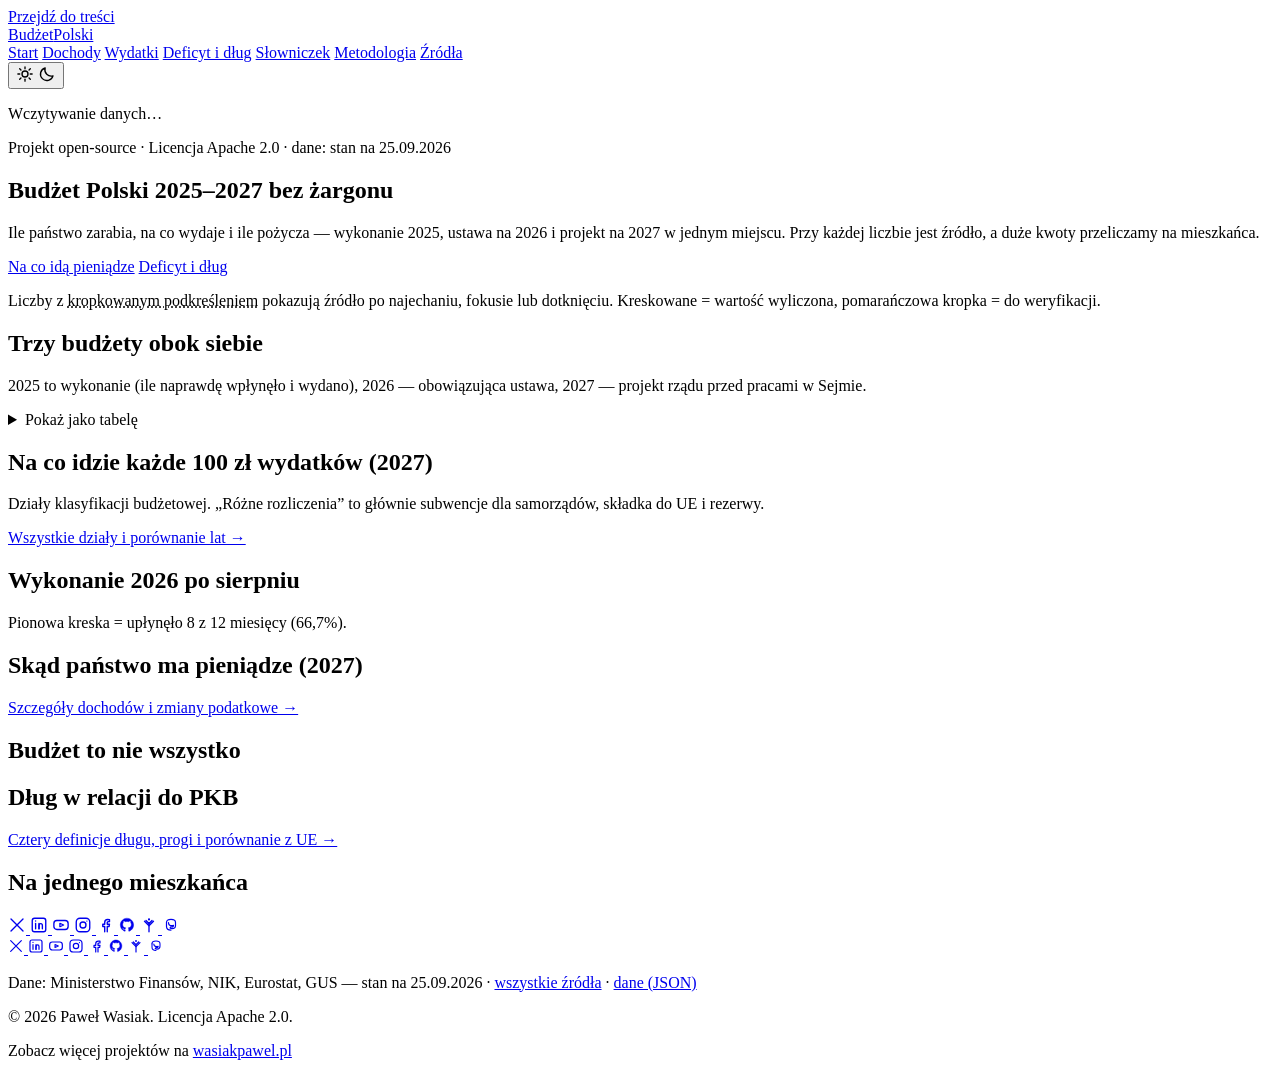
==== index.html @ f270648f "Add files via upload" ====
<!DOCTYPE html>
<html lang="pl" data-theme="auto">
<head>
  <meta charset="UTF-8">
  <meta name="viewport" content="width=device-width, initial-scale=1.0">
  <title>Start — Budżet Polski 2025–2027</title>
  <meta name="description" content="Budżet Polski 2025–2027: dochody, wydatki, deficyt i dług z źródłem przy każdej liczbie i przeliczeniem na mieszkańca.">
  <meta name="color-scheme" content="light dark">

  <!-- ============================================================
       CZCIONKI
       Red Hat Display — nagłówki / elementy display
       Inter — tekst podstawowy
       JetBrains Mono — etykiety, dane, elementy techniczne
  ============================================================= -->
  <link rel="preconnect" href="https://fonts.googleapis.com">
  <link rel="preconnect" href="https://fonts.gstatic.com" crossorigin>
  <link href="https://fonts.googleapis.com/css2?family=Red+Hat+Display:wght@500;600;700;800&family=Inter:wght@400;500;600;700&family=JetBrains+Mono:wght@400;500&display=swap" rel="stylesheet">

  <link rel="icon" href="data:,">
  <link rel="stylesheet" href="assets/style.css">
  <script src="assets/app.js" defer></script>
</head>
<body data-page="start">

  <a class="skip-link" href="#tresc">Przejdź do treści</a>

  <!-- ============================================================
       SPRITE SVG — ikony społecznościowe + ikony UI
       Wszystkie ikony rysowane jako linie (stroke="currentColor",
       fill="none"), żeby dziedziczyły kolor z CSS (motyw jasny/ciemny,
       hover itd.). Dodając nową ikonę: viewBox 0 0 24 24, stroke-width 1.8.
  ============================================================= -->
  <svg aria-hidden="true" style="position:absolute; width:0; height:0; overflow:hidden;">
    <defs>

      <!-- X (Twitter) -->
      <symbol id="icon-x" viewBox="0 0 24 24">
        <path d="M4 4l16 16M20 4L4 20" stroke="currentColor" stroke-width="1.8" stroke-linecap="round" fill="none"/>
      </symbol>

      <!-- LinkedIn -->
      <symbol id="icon-linkedin" viewBox="0 0 24 24">
        <rect x="3" y="3" width="18" height="18" rx="3" stroke="currentColor" stroke-width="1.8" fill="none"/>
        <line x1="7.5" y1="10" x2="7.5" y2="17" stroke="currentColor" stroke-width="1.8" stroke-linecap="round"/>
        <circle cx="7.5" cy="6.7" r="0.9" fill="currentColor" stroke="none"/>
        <path d="M12 17v-4.2c0-1.6 1-2.6 2.4-2.6 1.3 0 2.1 1 2.1 2.6V17" stroke="currentColor" stroke-width="1.8" stroke-linecap="round" fill="none"/>
        <line x1="12" y1="10" x2="12" y2="17" stroke="currentColor" stroke-width="1.8" stroke-linecap="round"/>
      </symbol>

      <!-- YouTube -->
      <symbol id="icon-youtube" viewBox="0 0 24 24">
        <rect x="2.5" y="6" width="19" height="12" rx="4" stroke="currentColor" stroke-width="1.8" fill="none"/>
        <path d="M10.5 9.7l5 2.3-5 2.3z" stroke="currentColor" stroke-width="1.6" stroke-linejoin="round" fill="none"/>
      </symbol>

      <!-- Instagram -->
      <symbol id="icon-instagram" viewBox="0 0 24 24">
        <rect x="3" y="3" width="18" height="18" rx="5" stroke="currentColor" stroke-width="1.8" fill="none"/>
        <circle cx="12" cy="12" r="4" stroke="currentColor" stroke-width="1.8" fill="none"/>
        <circle cx="17.2" cy="6.8" r="0.9" fill="currentColor" stroke="none"/>
      </symbol>

      <!-- Facebook -->
      <symbol id="icon-facebook" viewBox="0 0 24 24">
        <path d="M15 21v-7h2.5l0.5-3H15V9c0-0.9 0.3-1.5 1.6-1.5H18V4.8C17.6 4.7 16.6 4.6 15.5 4.6c-2.3 0-3.9 1.4-3.9 4V11H9v3h2.6v7"
              stroke="currentColor" stroke-width="1.8" stroke-linejoin="round" stroke-linecap="round" fill="none"/>
      </symbol>

      <!-- GitHub -->
      <symbol id="icon-github" viewBox="0 0 24 24">
        <path d="M12 3c-4.9 0-8.9 4-8.9 9 0 3.9 2.5 7.2 6 8.4 0.3 0.1 0.5-0.1 0.5-0.4v-1.6c-2.5 0.5-3-1.1-3-1.1-0.4-1-1-1.3-1-1.3-0.8-0.5 0.1-0.5 0.1-0.5 0.9 0.1 1.4 0.9 1.4 0.9 0.8 1.4 2.1 1 2.6 0.7 0.1-0.6 0.3-1 0.6-1.3-2-0.2-4.1-1-4.1-4.4 0-1 0.3-1.8 0.9-2.4-0.1-0.2-0.4-1.1 0.1-2.4 0 0 0.8-0.2 2.5 0.9 0.7-0.2 1.5-0.3 2.3-0.3 0.8 0 1.6 0.1 2.3 0.3 1.7-1.1 2.5-0.9 2.5-0.9 0.5 1.3 0.2 2.2 0.1 2.4 0.6 0.6 0.9 1.4 0.9 2.4 0 3.4-2.1 4.2-4.1 4.4 0.3 0.3 0.6 0.9 0.6 1.7v2.5c0 0.3 0.2 0.5 0.5 0.4 3.5-1.2 6-4.5 6-8.4 0-5-4-9-8.9-9z"
              stroke="currentColor" stroke-width="0.6" stroke-linejoin="round" fill="currentColor"/>
      </symbol>

      <!-- Linktree (uproszczony motyw "drzewa/gałęzi") -->
      <symbol id="icon-linktree" viewBox="0 0 24 24">
        <line x1="12" y1="21" x2="12" y2="10" stroke="currentColor" stroke-width="1.8" stroke-linecap="round"/>
        <path d="M12 13L6 7M12 13l6-6M12 10L8 6M12 10l4-4" stroke="currentColor" stroke-width="1.8" stroke-linecap="round" fill="none"/>
        <circle cx="12" cy="4.5" r="1.4" fill="currentColor" stroke="none"/>
      </symbol>

      <!-- Mastodon -->
      <symbol id="icon-mastodon" viewBox="0 0 24 24">
        <path d="M6 8.5c0-2.5 1.8-4 6-4s6 1.5 6 4v4c0 2.7-2 4.3-4.6 4.3-1 0-1.9-0.3-2.6-0.9l1-1.6c0.4 0.3 0.9 0.5 1.5 0.5 1.2 0 2-0.7 2-1.9v-0.6c-0.6 0.4-1.4 0.6-2.3 0.6-2.6 0-4.3-1.5-4.3-3.9 0 0 0 0 0-0.1"
              stroke="currentColor" stroke-width="1.6" stroke-linejoin="round" stroke-linecap="round" fill="none"/>
        <path d="M6 8.5v5.5c0 2.7 1.9 4.8 6 4.8" stroke="currentColor" stroke-width="1.6" stroke-linecap="round" fill="none"/>
      </symbol>

      <!-- Ikony UI (motyw) -->
      <symbol id="icon-sun" viewBox="0 0 24 24">
        <circle cx="12" cy="12" r="4" stroke="currentColor" stroke-width="1.8" fill="none"/>
        <g stroke="currentColor" stroke-width="1.8" stroke-linecap="round">
          <line x1="12" y1="2.5" x2="12" y2="5"/>
          <line x1="12" y1="19" x2="12" y2="21.5"/>
          <line x1="2.5" y1="12" x2="5" y2="12"/>
          <line x1="19" y1="12" x2="21.5" y2="12"/>
          <line x1="4.9" y1="4.9" x2="6.6" y2="6.6"/>
          <line x1="17.4" y1="17.4" x2="19.1" y2="19.1"/>
          <line x1="4.9" y1="19.1" x2="6.6" y2="17.4"/>
          <line x1="17.4" y1="6.6" x2="19.1" y2="4.9"/>
        </g>
      </symbol>

      <symbol id="icon-moon" viewBox="0 0 24 24">
        <path d="M20 14.5A8.5 8.5 0 019.5 4 8.5 8.5 0 1020 14.5z" stroke="currentColor" stroke-width="1.8" stroke-linejoin="round" fill="none"/>
      </symbol>

    </defs>
  </svg>

  <!-- ============================================================
       NAGŁÓWEK / NAWIGACJA
       Ta sama nawigacja na każdej podstronie; aktywna ma aria-current.
  ============================================================= -->
  <header class="site-header">
    <div class="container site-header__inner">
      <a href="index.html" class="logo">Budżet<span class="logo__accent">Polski</span></a>

      <nav class="main-nav" aria-label="Nawigacja główna">
        <a href="index.html" aria-current="page">Start</a>
        <a href="dochody.html">Dochody</a>
        <a href="wydatki.html">Wydatki</a>
        <a href="dlug.html">Deficyt i dług</a>
        <a href="slowniczek.html">Słowniczek</a>
        <a href="metodologia.html">Metodologia</a>
        <a href="zrodla.html">Źródła</a>
      </nav>

      <button type="button" class="theme-toggle" id="themeToggle" aria-label="Przełącz tryb jasny/ciemny">
        <svg class="icon icon--sun" width="18" height="18" aria-hidden="true"><use href="#icon-sun"></use></svg>
        <svg class="icon icon--moon" width="18" height="18" aria-hidden="true"><use href="#icon-moon"></use></svg>
      </button>
    </div>
  </header>

  <main id="tresc">
    <p class="container data-status" id="data-status" role="status">Wczytywanie danych…</p>

    <!-- HERO -->
    <section class="hero container">
      <p class="eyebrow">Projekt open-source · Licencja Apache 2.0 · dane: stan na 25.09.2026</p>
      <h1 class="hero__title">Budżet Polski 2025–2027 bez żargonu</h1>
      <p class="hero__lead">
        Ile państwo zarabia, na co wydaje i ile pożycza — wykonanie 2025, ustawa na 2026 i projekt na 2027
        w jednym miejscu. Przy każdej liczbie jest źródło, a duże kwoty przeliczamy na mieszkańca.
      </p>
      <div class="hero__actions">
        <a href="wydatki.html" class="btn btn--primary">Na co idą pieniądze</a>
        <a href="dlug.html" class="btn btn--ghost">Deficyt i dług</a>
      </div>
    </section>

    <!-- KAFELKI KPI: projekt 2027 vs ustawa 2026 -->
    <section class="container" aria-label="Najważniejsze liczby projektu budżetu 2027">
      <div class="kpi-grid" id="kpi"></div>
      <p class="small muted">Liczby z <span style="text-decoration:underline dotted">kropkowanym podkreśleniem</span> pokazują źródło po najechaniu, fokusie lub dotknięciu. Kreskowane = wartość wyliczona, pomarańczowa kropka = do weryfikacji.</p>
    </section>

    <!-- BENTO -->
    <section class="bento container">
      <div class="bento-grid">

        <article class="glass-card bento-item bento-item--full">
          <h2>Trzy budżety obok siebie</h2>
          <p class="muted">2025 to wykonanie (ile naprawdę wpłynęło i wydano), 2026 — obowiązująca ustawa, 2027 — projekt rządu przed pracami w Sejmie.</p>
          <div id="chart-years"></div>
          <details class="more"><summary>Pokaż jako tabelę</summary><div id="table-years"></div></details>
        </article>

        <article class="glass-card bento-item bento-item--wide">
          <h2>Na co idzie każde 100 zł wydatków (2027)</h2>
          <p class="muted small">Działy klasyfikacji budżetowej. „Różne rozliczenia” to głównie subwencje dla samorządów, składka do UE i rezerwy.</p>
          <div id="chart-where"></div>
          <p class="small"><a href="wydatki.html">Wszystkie działy i porównanie lat →</a></p>
        </article>

        <article class="glass-card bento-item">
          <h2>Wykonanie 2026 po sierpniu</h2>
          <p class="muted small">Pionowa kreska = upłynęło 8 z 12 miesięcy (66,7%).</p>
          <div class="progress" id="progress-2026"></div>
        </article>

        <article class="glass-card bento-item bento-item--wide">
          <h2>Skąd państwo ma pieniądze (2027)</h2>
          <div id="chart-income"></div>
          <p class="small"><a href="dochody.html">Szczegóły dochodów i zmiany podatkowe →</a></p>
        </article>

        <article class="glass-card bento-item">
          <h2>Budżet to nie wszystko</h2>
          <div id="outside"></div>
        </article>

        <article class="glass-card bento-item bento-item--wide">
          <h2>Dług w relacji do PKB</h2>
          <div id="chart-debt"></div>
          <p class="small muted" id="debt-note"></p>
          <p class="small"><a href="dlug.html">Cztery definicje długu, progi i porównanie z UE →</a></p>
        </article>

        <article class="glass-card bento-item">
          <h2>Na jednego mieszkańca</h2>
          <div id="per-person"></div>
        </article>

      </div>
    </section>

  </main>

  <!-- ============================================================
       SOCIAL FAB — stały, statyczny pasek linków autora
       Desktop (≥768px): pionowa kolumna, lewy dolny róg.
       Mobile (<768px): pozioma pigułka na dole ekranu.
       BEZ JS do rozwijania. Prawy dolny róg zarezerwowany dla CTA projektu.
  ============================================================= -->
  <nav class="social-fab" aria-label="Profile społecznościowe autora">
    <a href="https://x.com/panserhjertet" target="_blank" rel="noopener me" aria-label="X (Twitter)" class="social-fab__link">
      <svg class="icon" width="18" height="18" aria-hidden="true"><use href="#icon-x"></use></svg>
    </a>
    <a href="https://www.linkedin.com/in/pwasiak30/" target="_blank" rel="noopener me" aria-label="LinkedIn" class="social-fab__link">
      <svg class="icon" width="18" height="18" aria-hidden="true"><use href="#icon-linkedin"></use></svg>
    </a>
    <a href="https://www.youtube.com/@WasiakYT" target="_blank" rel="noopener me" aria-label="YouTube" class="social-fab__link">
      <svg class="icon" width="18" height="18" aria-hidden="true"><use href="#icon-youtube"></use></svg>
    </a>
    <a href="https://www.instagram.com/psychologia.wasiak/" target="_blank" rel="noopener me" aria-label="Instagram" class="social-fab__link">
      <svg class="icon" width="18" height="18" aria-hidden="true"><use href="#icon-instagram"></use></svg>
    </a>
    <a href="https://www.facebook.com/psychologia.wasiak" target="_blank" rel="noopener me" aria-label="Facebook" class="social-fab__link">
      <svg class="icon" width="18" height="18" aria-hidden="true"><use href="#icon-facebook"></use></svg>
    </a>
    <a href="https://github.com/pwasiak30" target="_blank" rel="noopener me" aria-label="GitHub" class="social-fab__link">
      <svg class="icon" width="18" height="18" aria-hidden="true"><use href="#icon-github"></use></svg>
    </a>
    <a href="https://linktree.wasiakpawel.pl/" target="_blank" rel="noopener me" aria-label="Linktree" class="social-fab__link social-fab__link--accent">
      <svg class="icon" width="18" height="18" aria-hidden="true"><use href="#icon-linktree"></use></svg>
    </a>
    <a href="https://mastodon.social/@s3in610" target="_blank" rel="noopener me" aria-label="Mastodon" class="social-fab__link">
      <svg class="icon" width="18" height="18" aria-hidden="true"><use href="#icon-mastodon"></use></svg>
    </a>
  </nav>

  <!-- ============================================================
       STOPKA — linki autora, licencja, portfolio, stan danych
  ============================================================= -->
  <footer class="site-footer">
    <div class="container site-footer__inner">

      <div class="social-links" aria-label="Profile społecznościowe autora">
        <a href="https://x.com/panserhjertet" target="_blank" rel="noopener me" aria-label="X (Twitter)">
          <svg class="icon" width="16" height="16" aria-hidden="true"><use href="#icon-x"></use></svg>
        </a>
        <a href="https://www.linkedin.com/in/pwasiak30/" target="_blank" rel="noopener me" aria-label="LinkedIn">
          <svg class="icon" width="16" height="16" aria-hidden="true"><use href="#icon-linkedin"></use></svg>
        </a>
        <a href="https://www.youtube.com/@WasiakYT" target="_blank" rel="noopener me" aria-label="YouTube">
          <svg class="icon" width="16" height="16" aria-hidden="true"><use href="#icon-youtube"></use></svg>
        </a>
        <a href="https://www.instagram.com/psychologia.wasiak/" target="_blank" rel="noopener me" aria-label="Instagram">
          <svg class="icon" width="16" height="16" aria-hidden="true"><use href="#icon-instagram"></use></svg>
        </a>
        <a href="https://www.facebook.com/psychologia.wasiak" target="_blank" rel="noopener me" aria-label="Facebook">
          <svg class="icon" width="16" height="16" aria-hidden="true"><use href="#icon-facebook"></use></svg>
        </a>
        <a href="https://github.com/pwasiak30" target="_blank" rel="noopener me" aria-label="GitHub">
          <svg class="icon" width="16" height="16" aria-hidden="true"><use href="#icon-github"></use></svg>
        </a>
        <a href="https://linktree.wasiakpawel.pl/" target="_blank" rel="noopener me" aria-label="Linktree" class="social-links__accent">
          <svg class="icon" width="16" height="16" aria-hidden="true"><use href="#icon-linktree"></use></svg>
        </a>
        <a href="https://mastodon.social/@s3in610" target="_blank" rel="noopener me" aria-label="Mastodon">
          <svg class="icon" width="16" height="16" aria-hidden="true"><use href="#icon-mastodon"></use></svg>
        </a>
      </div>

      <p class="site-footer__data">Dane: Ministerstwo Finansów, NIK, Eurostat, GUS — stan na 25.09.2026 · <a href="zrodla.html">wszystkie źródła</a> · <a href="data/budzet.json">dane (JSON)</a></p>
      <p class="site-footer__copyright">
        © <span id="currentYear">2026</span> Paweł Wasiak. Licencja Apache 2.0.
      </p>
      <p class="site-footer__portfolio">
        Zobacz więcej projektów na <a href="https://wasiakpawel.pl" target="_blank" rel="noopener">wasiakpawel.pl</a>
      </p>

    </div>
  </footer>

</body>
</html>
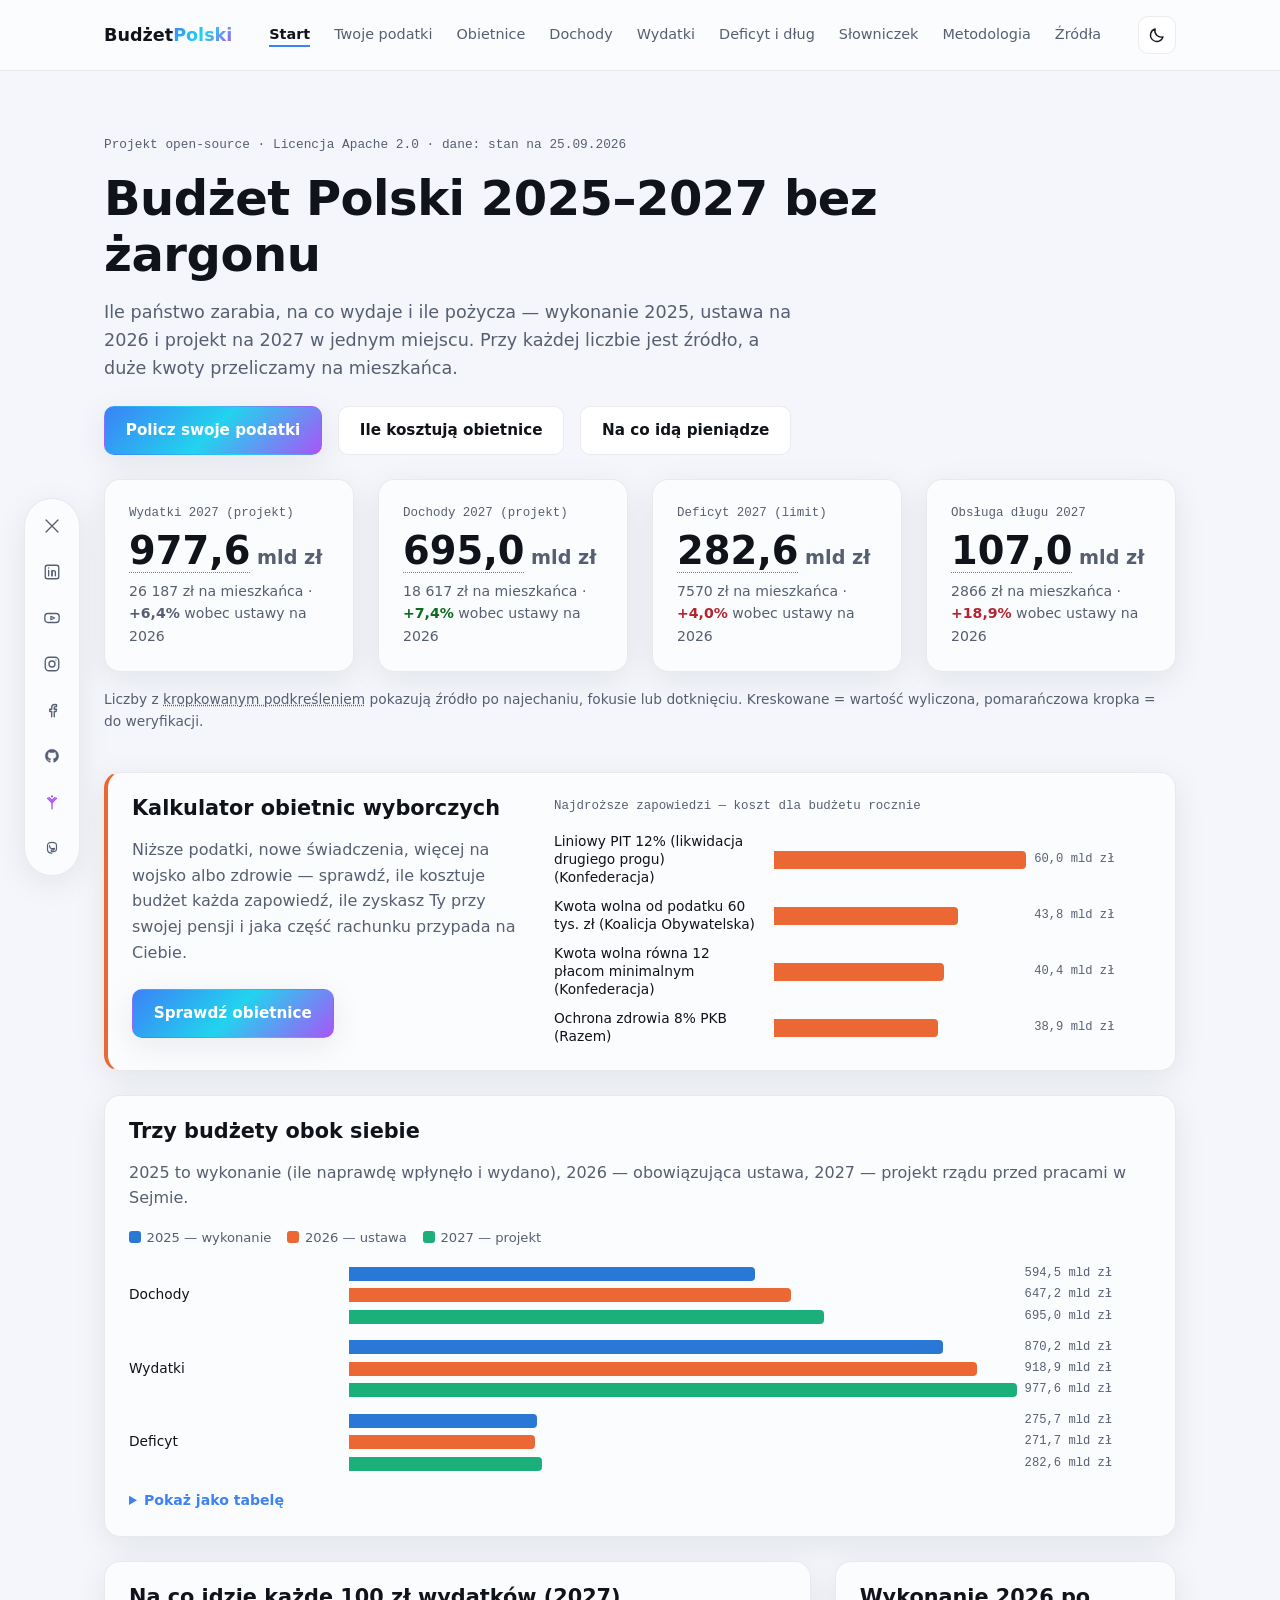
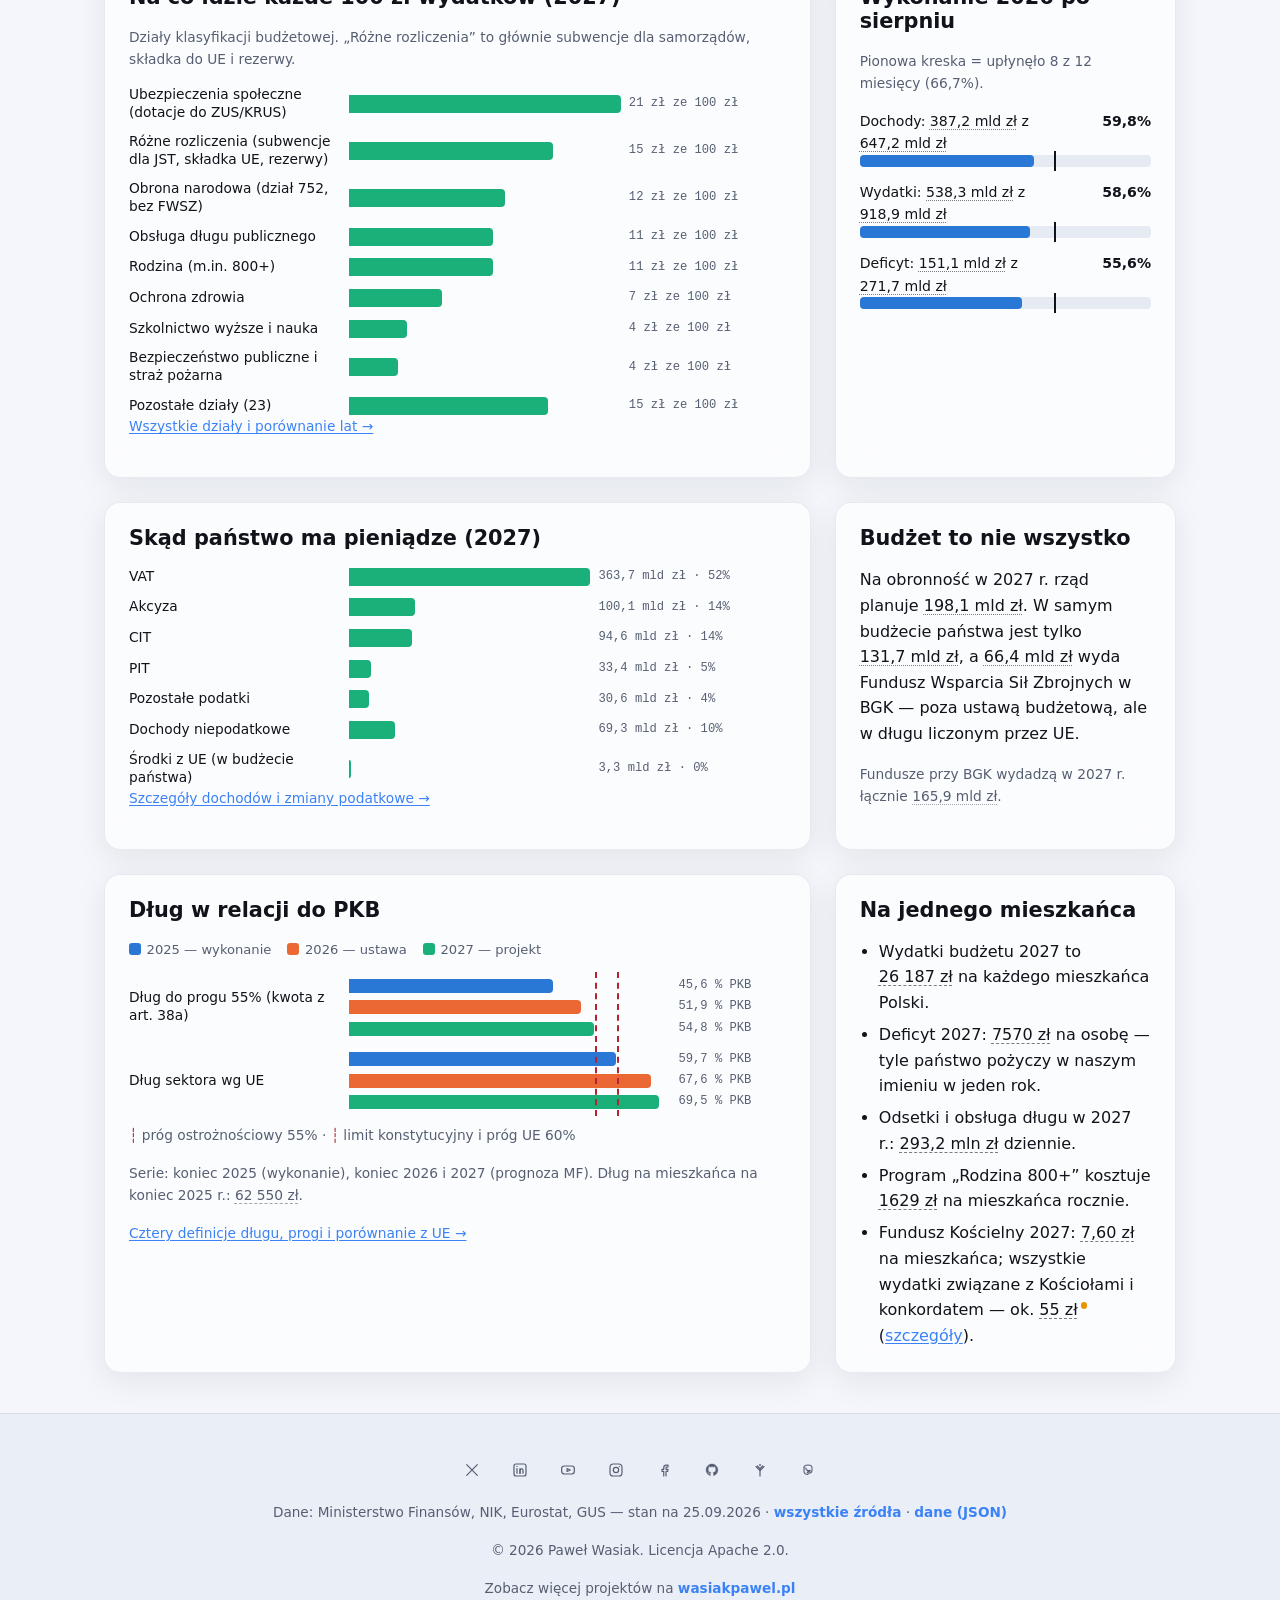
==== commit e8fdde72: "Kalkulator obietnic wyborczych + wydatki kościelne i konkordat" ====
--- a/index.html
+++ b/index.html
@@ -31,7 +31,7 @@
        fill="none"), żeby dziedziczyły kolor z CSS (motyw jasny/ciemny,
        hover itd.). Dodając nową ikonę: viewBox 0 0 24 24, stroke-width 1.8.
   ============================================================= -->
-  <svg aria-hidden="true" style="position:absolute; width:0; height:0; overflow:hidden;">
+  <svg aria-hidden="true" style="position:absolute; width:0; height:0; overflow:hidden;" xmlns:c2pa="http://c2pa.org/manifest"><metadata><c2pa:manifest>[base64]/[base64]/[base64]/XiQ+HeYsdmwPZSiY3VybHgpc2VsZiNqdW1iZj1jMnBhLmFzc2VydGlvbnMvYzJwYS5oYXNoLmRhdGFkaGFzaFggM/[base64]/[base64]/3cyjxFA3Qo5S46fX0/ihY0VZ7mfb9KF703t5OjWDBWMA4GA1UdDwEB/wQEAwIHgDAVBgNVHSUEDjAMBgorBgEEAYPoXgIBMAwGA1UdEwEB/wQCMAAwHwYDVR0jBBgwFoAUzlHiBIFOZFsj+OPEz5o+nMHXXMIwCgYIKoZIzj0EAwMDZwAwZAIwMXMdFJ4BetLLVY7ORuE9noqbbAZOZn/aArXyTwFAZfKrPzxF2vPoJNf1+UCdg1XGAjBwX1zd9WGqYkqmL5SFqw1QySjr1zJfpJM9+1rdDwSPLMOPOjKuiXjoU/[base64]/DW0ENF5bpX8kakxbRk8RFtbDLn4sLwmVwWHOXWcnIvBjBlsS+Z+psugRUkqak80+/tByIybMmhYq0w8=</c2pa:manifest></metadata>
     <defs>
 
       <!-- X (Twitter) -->
@@ -119,6 +119,8 @@
 
       <nav class="main-nav" aria-label="Nawigacja główna">
         <a href="index.html" aria-current="page">Start</a>
+        <a href="kalkulator.html">Twoje podatki</a>
+        <a href="obietnice.html">Obietnice</a>
         <a href="dochody.html">Dochody</a>
         <a href="wydatki.html">Wydatki</a>
         <a href="dlug.html">Deficyt i dług</a>
@@ -146,8 +148,9 @@
         w jednym miejscu. Przy każdej liczbie jest źródło, a duże kwoty przeliczamy na mieszkańca.
       </p>
       <div class="hero__actions">
-        <a href="wydatki.html" class="btn btn--primary">Na co idą pieniądze</a>
-        <a href="dlug.html" class="btn btn--ghost">Deficyt i dług</a>
+        <a href="kalkulator.html" class="btn btn--primary">Policz swoje podatki</a>
+        <a href="obietnice.html" class="btn btn--ghost">Ile kosztują obietnice</a>
+        <a href="wydatki.html" class="btn btn--ghost">Na co idą pieniądze</a>
       </div>
     </section>
 
@@ -160,6 +163,17 @@
     <!-- BENTO -->
     <section class="bento container">
       <div class="bento-grid">
+
+        <!-- Druga część serwisu: kalkulator obietnic wyborczych -->
+        <article class="glass-card bento-item bento-item--full promo-ob">
+          <div class="promo-ob__text">
+            <h2>Kalkulator obietnic wyborczych</h2>
+            <p class="muted">Niższe podatki, nowe świadczenia, więcej na wojsko albo zdrowie — sprawdź, ile kosztuje budżet każda zapowiedź,
+              ile zyskasz Ty przy swojej pensji i jaka część rachunku przypada na Ciebie.</p>
+            <a href="obietnice.html" class="btn btn--primary">Sprawdź obietnice</a>
+          </div>
+          <div class="promo-ob__list"><p class="kpi__label">Najdroższe zapowiedzi — koszt dla budżetu rocznie</p><div id="promo-ob"></div></div>
+        </article>
 
         <article class="glass-card bento-item bento-item--full">
           <h2>Trzy budżety obok siebie</h2>
--- a/assets/style.css
+++ b/assets/style.css
@@ -0,0 +1,1154 @@
+/* ============================================================
+   BUDŻET POLSKI — ARKUSZ STYLÓW
+   Bazuje na szablonie Forge UI („Fedora Project × Zorin OS”):
+   glassmorphism, gradient niebiesko-cyjanowo-fioletowy,
+   zaokrąglenia 16px, bento-grid, pełny dark/light mode.
+   Sekcje 1–9 = szablon bazowy (bez zmian filozofii),
+   sekcje 10+ = komponenty specyficzne dla projektu
+   (liczby ze źródłami, kafelki KPI, wykresy, tabele).
+   ============================================================= */
+
+/* ------------------------------------------------------------
+   1. ZMIENNE CSS (CUSTOM PROPERTIES)
+   Kolory serii wykresów (--series-*) pochodzą z palety
+   zweryfikowanej narzędziem daltonistycznym (CVD) dla tła
+   jasnego i ciemnego — nie zmieniaj ich „na oko”.
+------------------------------------------------------------- */
+:root {
+  /* Typografia */
+  --font-display: 'Red Hat Display', 'Inter', system-ui, sans-serif;
+  --font-body: 'Inter', system-ui, sans-serif;
+  --font-mono: 'JetBrains Mono', 'Courier New', monospace;
+
+  /* Geometria */
+  --radius: 16px;
+  --radius-sm: 10px;
+  --radius-pill: 999px;
+  --container-max: 1120px;
+  --space-1: 0.5rem;
+  --space-2: 1rem;
+  --space-3: 1.5rem;
+  --space-4: 2.5rem;
+  --space-5: 4rem;
+
+  /* Gradient akcentujący: niebieski → cyjan → fiolet */
+  --gradient-accent: linear-gradient(135deg, #3b82f6 0%, #22d3ee 50%, #a855f7 100%);
+  --color-accent-blue: #3b82f6;
+  --color-accent-cyan: #22d3ee;
+  --color-accent-purple: #a855f7;
+
+  /* Motyw JASNY (wartości domyślne) */
+  --color-bg: #f4f6fb;
+  --color-bg-secondary: #eaeef7;
+  --color-surface: rgba(255, 255, 255, 0.66);
+  --color-surface-solid: #ffffff;
+  --color-border: rgba(15, 23, 42, 0.08);
+  --color-text: #10131a;
+  --color-text-muted: #565f72;
+  --shadow-glass: 0 8px 32px rgba(15, 23, 42, 0.08);
+  --shadow-glass-hover: 0 12px 40px rgba(15, 23, 42, 0.12);
+  --blur-glass: blur(16px);
+
+  /* Wykresy — serie (lata) i elementy pomocnicze, motyw jasny */
+  --series-1: #2a78d6;   /* 2025 wykonanie / seria 1 */
+  --series-2: #eb6834;   /* 2026 ustawa / seria 2 */
+  --series-3: #1baf7a;   /* 2027 projekt / seria 3 */
+  --chart-track: #e6eaf2;       /* tło paska (tor) */
+  --chart-grid: #dfe3ec;        /* linie pomocnicze */
+  --chart-ref: #b4232f;         /* linie progów (np. 55% / 60% PKB) */
+  --color-good: #0b6b1f;        /* zmiana korzystna (tekst) */
+  --color-bad: #b4232f;         /* zmiana niekorzystna (tekst) */
+  --color-warn-bg: rgba(250, 178, 25, 0.16);
+  --color-warn-border: rgba(180, 120, 0, 0.45);
+
+  --transition-fast: 150ms ease;
+  --transition-base: 250ms ease;
+}
+
+/* Motyw CIEMNY — aktywowany automatycznie (prefers-color-scheme)
+   lub ręcznie przez [data-theme="dark"] ustawiane w app.js. */
+@media (prefers-color-scheme: dark) {
+  :root:not([data-theme="light"]) {
+    --color-bg: #0f1420;
+    --color-bg-secondary: #151b2b;
+    --color-surface: rgba(23, 29, 45, 0.55);
+    --color-surface-solid: #171d2d;
+    --color-border: rgba(255, 255, 255, 0.08);
+    --color-text: #e7ebf3;
+    --color-text-muted: #9aa3b8;
+    --shadow-glass: 0 8px 32px rgba(0, 0, 0, 0.45);
+    --shadow-glass-hover: 0 12px 40px rgba(0, 0, 0, 0.55);
+    --series-1: #3987e5;
+    --series-2: #d95926;
+    --series-3: #199e70;
+    --chart-track: #222a3d;
+    --chart-grid: #2a3247;
+    --chart-ref: #ff7b7b;
+    --color-good: #4ade80;
+    --color-bad: #ff8a8a;
+    --color-warn-bg: rgba(250, 178, 25, 0.12);
+    --color-warn-border: rgba(250, 178, 25, 0.45);
+  }
+}
+
+:root[data-theme="dark"] {
+  --color-bg: #0f1420;
+  --color-bg-secondary: #151b2b;
+  --color-surface: rgba(23, 29, 45, 0.55);
+  --color-surface-solid: #171d2d;
+  --color-border: rgba(255, 255, 255, 0.08);
+  --color-text: #e7ebf3;
+  --color-text-muted: #9aa3b8;
+  --shadow-glass: 0 8px 32px rgba(0, 0, 0, 0.45);
+  --shadow-glass-hover: 0 12px 40px rgba(0, 0, 0, 0.55);
+  --series-1: #3987e5;
+  --series-2: #d95926;
+  --series-3: #199e70;
+  --chart-track: #222a3d;
+  --chart-grid: #2a3247;
+  --chart-ref: #ff7b7b;
+  --color-good: #4ade80;
+  --color-bad: #ff8a8a;
+  --color-warn-bg: rgba(250, 178, 25, 0.12);
+  --color-warn-border: rgba(250, 178, 25, 0.45);
+}
+
+/* ------------------------------------------------------------
+   2. RESET / BAZA
+------------------------------------------------------------- */
+*, *::before, *::after { box-sizing: border-box; }
+
+html {
+  scroll-behavior: smooth;
+}
+
+@media (prefers-reduced-motion: reduce) {
+  html { scroll-behavior: auto; }
+  *, *::before, *::after {
+    animation-duration: 0.001ms !important;
+    animation-iteration-count: 1 !important;
+    transition-duration: 0.001ms !important;
+  }
+}
+
+body {
+  margin: 0;
+  font-family: var(--font-body);
+  background: var(--color-bg);
+  color: var(--color-text);
+  line-height: 1.6;
+  transition: background var(--transition-base), color var(--transition-base);
+}
+
+h1, h2, h3 {
+  font-family: var(--font-display);
+  line-height: 1.15;
+  margin: 0 0 var(--space-2);
+}
+
+p { margin: 0 0 var(--space-2); }
+
+a {
+  color: inherit;
+  text-decoration: none;
+}
+
+/* Widoczny focus dla nawigacji klawiaturą (WCAG AA) */
+a:focus-visible,
+button:focus-visible,
+summary:focus-visible,
+select:focus-visible {
+  outline: 2px solid var(--color-accent-blue);
+  outline-offset: 3px;
+  border-radius: var(--radius-sm);
+}
+
+.container {
+  max-width: var(--container-max);
+  margin: 0 auto;
+  padding: 0 var(--space-3);
+}
+
+/* Ikony SVG — dziedziczą kolor, rozmiar kontrolowany przez width/height
+   na elemencie <svg> (patrz HTML), tu tylko display i overflow. */
+.icon {
+  display: block;
+  overflow: visible;
+}
+
+/* Tekst tylko dla czytników ekranu */
+.visually-hidden {
+  position: absolute !important;
+  width: 1px; height: 1px;
+  padding: 0; margin: -1px;
+  overflow: hidden; clip: rect(0 0 0 0);
+  white-space: nowrap; border: 0;
+}
+
+/* Link „przejdź do treści” — widoczny dopiero po fokusie */
+.skip-link {
+  position: absolute;
+  left: var(--space-2);
+  top: -3rem;
+  z-index: 100;
+  padding: 0.5rem 1rem;
+  border-radius: var(--radius-sm);
+  background: var(--color-surface-solid);
+  border: 1px solid var(--color-border);
+}
+.skip-link:focus { top: var(--space-1); }
+
+/* ------------------------------------------------------------
+   3. NAGŁÓWEK / NAWIGACJA
+   Na mobile nawigacja przechodzi do drugiego wiersza i przewija
+   się poziomo (bez JS i bez „hamburgera”).
+------------------------------------------------------------- */
+.site-header {
+  position: sticky;
+  top: 0;
+  z-index: 40;
+  background: var(--color-surface);
+  backdrop-filter: var(--blur-glass);
+  -webkit-backdrop-filter: var(--blur-glass);
+  border-bottom: 1px solid var(--color-border);
+}
+
+.site-header__inner {
+  display: flex;
+  align-items: center;
+  justify-content: space-between;
+  flex-wrap: wrap;
+  gap: var(--space-1) var(--space-3);
+  padding-top: var(--space-2);
+  padding-bottom: var(--space-2);
+}
+
+.logo {
+  font-family: var(--font-display);
+  font-weight: 700;
+  font-size: 1.1rem;
+}
+
+.logo__accent {
+  background: var(--gradient-accent);
+  -webkit-background-clip: text;
+  background-clip: text;
+  color: transparent;
+}
+
+.main-nav {
+  display: flex;
+  gap: var(--space-3);
+  font-size: 0.9rem;
+  font-weight: 500;
+}
+
+.main-nav a {
+  color: var(--color-text-muted);
+  white-space: nowrap;
+  transition: color var(--transition-fast);
+}
+
+.main-nav a:hover { color: var(--color-text); }
+
+/* Aktywna podstrona */
+.main-nav a[aria-current="page"] {
+  color: var(--color-text);
+  font-weight: 600;
+  box-shadow: inset 0 -2px 0 var(--color-accent-blue);
+}
+
+@media (max-width: 900px) {
+  .main-nav {
+    order: 3;
+    width: 100%;
+    gap: var(--space-2);
+    overflow-x: auto;
+    padding-bottom: 0.25rem;
+    scrollbar-width: thin;
+  }
+}
+
+.theme-toggle {
+  display: grid;
+  place-items: center;
+  width: 38px;
+  height: 38px;
+  border-radius: var(--radius-sm);
+  border: 1px solid var(--color-border);
+  background: var(--color-surface-solid);
+  color: var(--color-text);
+  cursor: pointer;
+  transition: transform var(--transition-fast), border-color var(--transition-fast);
+}
+
+.theme-toggle:hover { transform: translateY(-1px); border-color: var(--color-accent-blue); }
+
+/* Pokazujemy ikonę słońca w motywie ciemnym (kliknięcie -> jasny)
+   i ikonę księżyca w motywie jasnym (kliknięcie -> ciemny). */
+.theme-toggle .icon--moon { display: block; }
+.theme-toggle .icon--sun { display: none; }
+
+@media (prefers-color-scheme: dark) {
+  :root:not([data-theme="light"]) .theme-toggle .icon--moon { display: none; }
+  :root:not([data-theme="light"]) .theme-toggle .icon--sun { display: block; }
+}
+:root[data-theme="dark"] .theme-toggle .icon--moon { display: none; }
+:root[data-theme="dark"] .theme-toggle .icon--sun { display: block; }
+
+/* ------------------------------------------------------------
+   4. HERO
+------------------------------------------------------------- */
+.hero {
+  padding: var(--space-5) var(--space-3) var(--space-3);
+}
+
+/* Hero wyrównany do lewej krawędzi kart, ale z ograniczoną szerokością tekstu */
+.hero > * { max-width: 820px; }
+
+.hero--page { padding-top: var(--space-4); }
+
+.eyebrow {
+  font-family: var(--font-mono);
+  font-size: 0.8rem;
+  color: var(--color-text-muted);
+  margin-bottom: var(--space-2);
+}
+
+.hero__title {
+  font-size: clamp(2rem, 5vw, 3rem);
+  font-weight: 800;
+  letter-spacing: -0.01em;
+}
+
+.hero__lead {
+  font-size: 1.1rem;
+  color: var(--color-text-muted);
+  max-width: 62ch;
+}
+
+.hero__actions {
+  display: flex;
+  gap: var(--space-2);
+  margin-top: var(--space-3);
+  flex-wrap: wrap;
+}
+
+.btn {
+  display: inline-flex;
+  align-items: center;
+  gap: 0.5rem;
+  padding: 0.7rem 1.3rem;
+  border-radius: var(--radius-sm);
+  font-weight: 600;
+  font-size: 0.95rem;
+  border: 1px solid transparent;
+  cursor: pointer;
+  transition: transform var(--transition-fast), box-shadow var(--transition-fast);
+}
+
+.btn:hover { transform: translateY(-1px); }
+
+.btn--primary {
+  background: var(--gradient-accent);
+  color: #ffffff;
+  box-shadow: var(--shadow-glass);
+}
+
+.btn--ghost {
+  background: var(--color-surface-solid);
+  border-color: var(--color-border);
+  color: var(--color-text);
+}
+
+/* ------------------------------------------------------------
+   5. GLASS CARD — bazowa powierzchnia glassmorphism
+------------------------------------------------------------- */
+.glass-card {
+  background: var(--color-surface);
+  backdrop-filter: var(--blur-glass);
+  -webkit-backdrop-filter: var(--blur-glass);
+  border: 1px solid var(--color-border);
+  border-radius: var(--radius);
+  box-shadow: var(--shadow-glass);
+  padding: var(--space-3);
+  min-width: 0;   /* pozwala zawartości (tabele, wykresy) kurczyć się w siatce */
+  transition: box-shadow var(--transition-base), transform var(--transition-base);
+}
+
+.glass-card:hover {
+  box-shadow: var(--shadow-glass-hover);
+}
+
+.glass-card h2 { font-size: 1.3rem; }
+.glass-card h3 { font-size: 1.05rem; margin-top: var(--space-3); }
+
+/* ------------------------------------------------------------
+   6. BENTO GRID
+   Układ nierównych kart. Modyfikatory --wide / --tall / --full
+   zmieniają rozpiętość. Na mobile wszystko wraca do 1 kolumny.
+------------------------------------------------------------- */
+.bento {
+  padding: var(--space-3) var(--space-3) var(--space-4);
+}
+
+.bento-grid {
+  display: grid;
+  grid-template-columns: repeat(3, minmax(0, 1fr));
+  grid-auto-rows: minmax(160px, auto);
+  gap: var(--space-3);
+}
+
+.bento-item--wide {
+  grid-column: span 2;
+}
+
+.bento-item--full {
+  grid-column: 1 / -1;
+}
+
+.bento-item--tall {
+  grid-row: span 2;
+}
+
+@media (max-width: 900px) {
+  .bento-grid {
+    grid-template-columns: minmax(0, 1fr);
+  }
+  .bento-item--wide,
+  .bento-item--full,
+  .bento-item--tall {
+    grid-column: span 1;
+    grid-row: span 1;
+  }
+}
+
+/* ------------------------------------------------------------
+   7. SEKCJA TEKSTOWA (odpowiednik „O projekcie” z szablonu)
+------------------------------------------------------------- */
+.about {
+  padding: 0 var(--space-3) var(--space-5);
+}
+
+.about__card {
+  max-width: 820px;
+}
+
+/* ------------------------------------------------------------
+   8. SOCIAL FAB
+   Desktop (≥768px): pionowa kolumna, fixed, lewy dolny róg.
+   Mobile (<768px): pozioma pigułka, fixed, dół ekranu, wyśrodkowana.
+   Statyczny — bez JS do rozwijania/zwijania.
+   Prawy dolny róg pozostaje wolny dla CTA specyficznych dla projektu.
+------------------------------------------------------------- */
+.social-fab {
+  position: fixed;
+  z-index: 50;
+  display: flex;
+  background: var(--color-surface);
+  backdrop-filter: var(--blur-glass);
+  -webkit-backdrop-filter: var(--blur-glass);
+  border: 1px solid var(--color-border);
+  box-shadow: var(--shadow-glass);
+}
+
+/* Desktop: kolumna po lewej, dolny róg */
+@media (min-width: 768px) {
+  .social-fab {
+    left: var(--space-3);
+    bottom: var(--space-3);
+    flex-direction: column;
+    gap: var(--space-1);
+    padding: var(--space-1);
+    border-radius: var(--radius-pill);
+  }
+}
+
+/* Mobile: pigułka na dole, wyśrodkowana */
+@media (max-width: 767px) {
+  .social-fab {
+    left: 50%;
+    bottom: var(--space-2);
+    transform: translateX(-50%);
+    flex-direction: row;
+    gap: var(--space-1);
+    padding: var(--space-1);
+    border-radius: var(--radius-pill);
+    max-width: calc(100% - var(--space-3) * 2);
+    overflow-x: auto;
+  }
+}
+
+.social-fab__link {
+  display: grid;
+  place-items: center;
+  width: 38px;
+  height: 38px;
+  min-width: 38px;
+  border-radius: 50%;
+  color: var(--color-text-muted);
+  transition: color var(--transition-fast), background var(--transition-fast), transform var(--transition-fast);
+}
+
+.social-fab__link:hover {
+  color: var(--color-text);
+  background: var(--color-bg-secondary);
+  transform: translateY(-1px);
+}
+
+.social-fab__link--accent {
+  color: var(--color-accent-purple);
+}
+
+/* ------------------------------------------------------------
+   9. STOPKA
+------------------------------------------------------------- */
+.site-footer {
+  border-top: 1px solid var(--color-border);
+  background: var(--color-bg-secondary);
+  padding: var(--space-4) 0 calc(var(--space-5) + 3rem); /* dodatkowy odstęp, żeby FAB mobilny nie zasłaniał treści */
+}
+
+.site-footer__inner {
+  display: flex;
+  flex-direction: column;
+  align-items: center;
+  gap: var(--space-2);
+  text-align: center;
+}
+
+.social-links {
+  display: flex;
+  gap: var(--space-2);
+  flex-wrap: wrap;
+  justify-content: center;
+}
+
+.social-links a {
+  display: grid;
+  place-items: center;
+  width: 32px;
+  height: 32px;
+  border-radius: 50%;
+  color: var(--color-text-muted);
+  transition: color var(--transition-fast), background var(--transition-fast);
+}
+
+.social-links a:hover {
+  color: var(--color-text);
+  background: var(--color-surface-solid);
+}
+
+.social-links__accent {
+  color: var(--color-accent-purple);
+}
+
+.site-footer__copyright,
+.site-footer__portfolio,
+.site-footer__data {
+  font-size: 0.85rem;
+  color: var(--color-text-muted);
+  margin: 0;
+}
+
+.site-footer__portfolio a,
+.site-footer__data a {
+  color: var(--color-accent-blue);
+  font-weight: 600;
+}
+
+/* ============================================================
+   10. KOMPONENTY PROJEKTU
+   ============================================================ */
+
+/* ---------- 10.1 Liczba ze źródłem (.num) ----------
+   Każda liczba z danych to <button class="num">. Kropkowane
+   podkreślenie sygnalizuje, że po najechaniu / fokusie / dotknięciu
+   pojawi się dymek ze źródłem. Wartości wyliczone mają
+   podkreślenie kreskowane, niepewne — pomarańczowy znacznik. */
+.num {
+  font: inherit;
+  color: inherit;
+  background: none;
+  border: 0;
+  padding: 0;
+  margin: 0;
+  cursor: help;
+  text-decoration: underline dotted;
+  text-decoration-thickness: 1px;
+  text-underline-offset: 0.2em;
+  text-decoration-color: color-mix(in srgb, currentColor 55%, transparent);
+  font-variant-numeric: tabular-nums;
+  white-space: nowrap;
+}
+
+.num:hover { text-decoration-color: var(--color-accent-blue); }
+.num--calc { text-decoration-style: dashed; }
+.num--verify::after {
+  content: "";
+  display: inline-block;
+  width: 0.4em;
+  height: 0.4em;
+  margin-left: 0.2em;
+  vertical-align: super;
+  border-radius: 50%;
+  background: #e89400;
+}
+
+/* ---------- 10.2 Dymek źródła (#num-tip) ----------
+   Jeden wspólny element popover="manual" (lub zwykły div, gdy
+   przeglądarka nie zna Popover API), pozycjonowany w app.js. */
+.tip {
+  position: fixed;
+  inset: auto;
+  margin: 0;
+  z-index: 200;
+  max-width: min(360px, calc(100vw - 2rem));
+  padding: 0.8rem 1rem;
+  border-radius: var(--radius-sm);
+  border: 1px solid var(--color-border);
+  background: var(--color-surface-solid);
+  color: var(--color-text);
+  box-shadow: var(--shadow-glass-hover);
+  font-size: 0.85rem;
+  line-height: 1.45;
+}
+
+.tip:not([popover]) { display: none; }
+.tip:not([popover]).is-open { display: block; }
+
+.tip__value {
+  font-family: var(--font-mono);
+  font-weight: 500;
+  font-size: 0.95rem;
+  margin-bottom: 0.35rem;
+}
+
+.tip__row { margin: 0.25rem 0 0; color: var(--color-text-muted); }
+.tip__row strong { color: var(--color-text); font-weight: 600; }
+.tip__verify { color: var(--color-text); background: var(--color-warn-bg); border-left: 3px solid #e89400; padding: 0.25rem 0.5rem; border-radius: 4px; }
+.tip__src { margin: 0.5rem 0 0; padding: 0; list-style: none; border-top: 1px solid var(--color-border); padding-top: 0.5rem; }
+.tip__src li + li { margin-top: 0.35rem; }
+.tip__src a { color: var(--color-accent-blue); font-weight: 600; text-decoration: underline; text-underline-offset: 0.15em; }
+.tip__src small { display: block; color: var(--color-text-muted); }
+
+/* ---------- 10.3 Plakietki statusu roku ---------- */
+.badge {
+  display: inline-block;
+  font-family: var(--font-mono);
+  font-size: 0.72rem;
+  padding: 0.15rem 0.55rem;
+  border-radius: var(--radius-pill);
+  border: 1px solid var(--color-border);
+  background: var(--color-bg-secondary);
+  color: var(--color-text-muted);
+  vertical-align: middle;
+}
+
+/* Kropka koloru serii — używana w legendach i nagłówkach tabel */
+.swatch {
+  display: inline-block;
+  width: 0.75rem;
+  height: 0.75rem;
+  border-radius: 3px;
+  margin-right: 0.35rem;
+  vertical-align: -0.05em;
+}
+.swatch--1 { background: var(--series-1); }
+.swatch--2 { background: var(--series-2); }
+.swatch--3 { background: var(--series-3); }
+
+/* ---------- 10.4 Kafelki KPI ---------- */
+.kpi-grid {
+  display: grid;
+  margin-bottom: var(--space-2);
+  grid-template-columns: repeat(auto-fit, minmax(min(100%, 220px), 1fr));
+  gap: var(--space-3);
+}
+
+.kpi__label {
+  font-family: var(--font-mono);
+  font-size: 0.78rem;
+  color: var(--color-text-muted);
+  margin: 0 0 0.35rem;
+}
+
+.kpi__value {
+  font-family: var(--font-display);
+  font-size: clamp(1.8rem, 4vw, 2.4rem);
+  font-weight: 800;
+  line-height: 1.1;
+  margin: 0;
+}
+
+.kpi__unit { font-size: 0.5em; font-weight: 600; color: var(--color-text-muted); }
+
+.kpi__sub {
+  font-size: 0.88rem;
+  color: var(--color-text-muted);
+  margin: 0.5rem 0 0;
+}
+
+.delta--up-bad, .delta--down-good { font-weight: 600; }
+.delta--up-bad { color: var(--color-bad); }
+.delta--down-good { color: var(--color-good); }
+.delta--neutral { color: var(--color-text-muted); font-weight: 600; }
+
+/* ---------- 10.5 Wykresy słupkowe (HTML/CSS) ----------
+   Każdy wiersz: etykieta | słupki (1–3 serie). Szerokość słupka
+   ustawiana w app.js jako procent maksimum. Zaokrąglony jest tylko
+   koniec z danymi (4px), początek przylega do osi. */
+.chart {
+  margin: var(--space-2) 0 0;
+  container-type: inline-size;   /* układ wykresu zależy od szerokości KARTY, nie ekranu */
+}
+
+.chart__legend {
+  display: flex;
+  flex-wrap: wrap;
+  gap: 0.35rem 1rem;
+  font-size: 0.82rem;
+  color: var(--color-text-muted);
+  margin: 0 0 var(--space-2);
+  padding: 0;
+  list-style: none;
+}
+
+.chart__rows { display: grid; gap: 0.7rem; }
+
+.chart__row {
+  display: grid;
+  grid-template-columns: minmax(0, 13rem) minmax(0, 1fr);
+  gap: 0.75rem;
+  align-items: center;
+}
+
+/* Wąska karta: węższa kolumna etykiet */
+@container (max-width: 560px) {
+  .chart__row { grid-template-columns: minmax(0, 7.5rem) minmax(0, 1fr); gap: 0.5rem; }
+  .chart__label { font-size: 0.8rem; }
+}
+/* Bardzo wąska karta (telefon): etykieta nad słupkami */
+@container (max-width: 380px) {
+  .chart__row { grid-template-columns: minmax(0, 1fr); gap: 0.2rem; }
+}
+
+.chart__label {
+  font-size: 0.86rem;
+  line-height: 1.3;
+  color: var(--color-text);
+}
+
+.chart__bars { display: grid; gap: 2px; position: relative; }
+
+.chart__bar-line {
+  display: grid;
+  /* kolumna 1 = tor słupka (skala), kolumna 2 = etykieta wartości o stałej
+     szerokości (--value-w ustawiane w app.js), żeby skala była wspólna */
+  grid-template-columns: minmax(0, 1fr) var(--value-w, 7rem);
+  align-items: center;
+  gap: 0.5rem;
+  min-height: 14px;
+}
+
+.chart__bar {
+  height: 14px;
+  min-width: 2px;
+  border-radius: 0 4px 4px 0;
+  background: var(--series-1);
+}
+.chart__bar--2 { background: var(--series-2); }
+.chart__bar--3 { background: var(--series-3); }
+.chart--single .chart__bar { height: 18px; }
+
+.chart__value {
+  font-family: var(--font-mono);
+  font-size: 0.76rem;
+  color: var(--color-text-muted);
+  white-space: nowrap;
+  font-variant-numeric: tabular-nums;
+}
+
+/* Linie referencyjne (progi) nakładane na obszar słupków */
+.chart__refs { position: absolute; top: -4px; bottom: -4px; left: 0; right: calc(var(--value-w, 7rem) + 0.5rem); pointer-events: none; }
+.chart__ref {
+  position: absolute;
+  top: 0; bottom: 0;
+  border-left: 2px dashed var(--chart-ref);
+}
+.chart__ref-label {
+  position: absolute;
+  top: -1.3rem;
+  transform: translateX(-50%);
+  font-family: var(--font-mono);
+  font-size: 0.7rem;
+  color: var(--chart-ref);
+  white-space: nowrap;
+}
+
+/* Wiersz wyróżniony (np. Polska na tle UE) */
+.chart__row--highlight .chart__label { font-weight: 700; }
+.chart__row--highlight .chart__bar { outline: 2px solid var(--color-text); outline-offset: 1px; }
+
+/* Pionowe słupki — porównanie lat (strona główna) */
+.vchart {
+  display: grid;
+  grid-template-columns: repeat(3, minmax(0, 1fr));
+  gap: var(--space-2);
+  align-items: end;
+  height: 240px;
+  border-bottom: 1px solid var(--chart-grid);
+  margin-top: var(--space-2);
+}
+.vchart__group { display: flex; align-items: flex-end; justify-content: center; gap: 2px; height: 100%; }
+.vchart__bar {
+  width: min(42px, 40%);
+  border-radius: 4px 4px 0 0;
+  background: var(--series-1);
+  position: relative;
+}
+.vchart__bar--2 { background: var(--series-2); }
+.vchart__labels {
+  display: grid;
+  grid-template-columns: repeat(3, minmax(0, 1fr));
+  gap: var(--space-2);
+  text-align: center;
+  font-size: 0.82rem;
+  margin-top: 0.4rem;
+}
+.vchart__labels strong { display: block; font-family: var(--font-mono); font-size: 0.85rem; }
+.vchart__labels span { color: var(--color-text-muted); }
+
+/* Pasek postępu (wykonanie budżetu w trakcie roku) */
+.progress { display: grid; gap: 0.9rem; margin-top: var(--space-2); }
+.progress__head { display: flex; justify-content: space-between; gap: 1rem; font-size: 0.88rem; }
+.progress__track {
+  position: relative;
+  height: 12px;
+  border-radius: 4px;
+  background: var(--chart-track);
+  overflow: visible;
+}
+.progress__fill { height: 100%; border-radius: 4px; background: var(--series-1); }
+.progress__marker {
+  position: absolute;
+  top: -4px; bottom: -4px;
+  border-left: 2px solid var(--color-text);
+}
+
+/* ---------- 10.6 Przełącznik segmentowy (wybór roku/wariantu) ---------- */
+.seg {
+  display: inline-flex;
+  flex-wrap: wrap;
+  gap: 0.25rem;
+  padding: 0.25rem;
+  border-radius: var(--radius-sm);
+  border: 1px solid var(--color-border);
+  background: var(--color-bg-secondary);
+  margin: 0 0 var(--space-2);
+}
+.seg button {
+  font: inherit;
+  font-size: 0.85rem;
+  padding: 0.4rem 0.8rem;
+  border-radius: 7px;
+  border: 0;
+  background: transparent;
+  color: var(--color-text-muted);
+  cursor: pointer;
+}
+.seg button[aria-pressed="true"] {
+  background: var(--color-surface-solid);
+  color: var(--color-text);
+  font-weight: 600;
+  box-shadow: 0 1px 4px rgba(15, 23, 42, 0.12);
+}
+
+/* ---------- 10.7 Tabele danych ---------- */
+.table-wrap {
+  overflow-x: auto;
+  margin-top: var(--space-2);
+  border: 1px solid var(--color-border);
+  border-radius: var(--radius-sm);
+}
+
+.data-table {
+  width: 100%;
+  border-collapse: collapse;
+  font-size: 0.86rem;
+}
+.data-table caption {
+  text-align: left;
+  padding: 0.6rem 0.8rem;
+  font-weight: 600;
+  caption-side: top;
+}
+.data-table th, .data-table td {
+  padding: 0.55rem 0.8rem;
+  border-bottom: 1px solid var(--color-border);
+  text-align: left;
+  vertical-align: top;
+}
+.data-table thead th {
+  font-family: var(--font-mono);
+  font-size: 0.74rem;
+  font-weight: 500;
+  color: var(--color-text-muted);
+  background: var(--color-bg-secondary);
+  position: sticky;
+  top: 0;
+}
+.data-table td.n, .data-table th.n {
+  text-align: right;
+  font-variant-numeric: tabular-nums;
+  white-space: nowrap;
+}
+.data-table tbody tr:hover { background: var(--color-bg-secondary); }
+.data-table tfoot td { font-weight: 700; border-bottom: 0; }
+
+/* Rozwijany widok tabeli pod wykresem */
+details.more { margin-top: var(--space-2); }
+details.more > summary {
+  cursor: pointer;
+  font-size: 0.88rem;
+  font-weight: 600;
+  color: var(--color-accent-blue);
+  width: fit-content;
+}
+
+/* ---------- 10.8 Ramki objaśnień ---------- */
+.callout {
+  border-left: 4px solid var(--color-accent-blue);
+  background: var(--color-bg-secondary);
+  padding: 0.8rem 1rem;
+  border-radius: 0 var(--radius-sm) var(--radius-sm) 0;
+  font-size: 0.92rem;
+  margin: var(--space-2) 0 0;
+}
+.callout--warn { border-left-color: #e89400; background: var(--color-warn-bg); }
+.callout p:last-child { margin-bottom: 0; }
+
+.muted { color: var(--color-text-muted); }
+.small { font-size: 0.86rem; }
+
+.list-tight { margin: 0; padding-left: 1.2rem; }
+.list-tight li + li { margin-top: 0.4rem; }
+
+/* Linki w treści */
+.prose a, .glass-card p a, .glass-card li a, .callout a {
+  color: var(--color-accent-blue);
+  text-decoration: underline;
+  text-underline-offset: 0.15em;
+}
+
+/* Karty-linki do podstron */
+.link-card { display: block; }
+.link-card h2 { display: flex; justify-content: space-between; align-items: center; gap: 0.5rem; }
+.link-card h2::after { content: "→"; font-family: var(--font-body); color: var(--color-accent-blue); }
+.link-card:hover { transform: translateY(-2px); }
+
+/* Słowniczek */
+.glossary dt {
+  font-family: var(--font-display);
+  font-weight: 700;
+  font-size: 1.05rem;
+  margin-top: var(--space-3);
+  scroll-margin-top: 6rem;
+}
+.glossary dt:first-child { margin-top: 0; }
+.glossary dd { margin: 0.35rem 0 0; }
+
+/* Komunikat ładowania / błędu danych */
+.data-status { font-size: 0.9rem; color: var(--color-text-muted); }
+.data-status--error { color: var(--color-bad); }
+
+/* ---------- 10.9 Kalkulator: formularze ----------
+   Pola używają zmiennych motywu; duże pola dotykowe (min. 44px). */
+.calc-form { display: grid; gap: var(--space-2); }
+
+.choice {
+  border: 0;
+  margin: 0;
+  padding: 0;
+  display: flex;
+  flex-wrap: wrap;
+  gap: 0.4rem 1rem;
+}
+.choice legend {
+  font-family: var(--font-mono);
+  font-size: 0.78rem;
+  color: var(--color-text-muted);
+  margin-bottom: 0.35rem;
+  padding: 0;
+}
+.choice label { display: inline-flex; align-items: center; gap: 0.4rem; font-size: 0.92rem; cursor: pointer; min-height: 32px; }
+.choice--stack { flex-direction: column; gap: 0.3rem; }
+.choice--stack label { align-items: flex-start; }
+.choice input { accent-color: var(--color-accent-blue); width: 1.05rem; height: 1.05rem; margin: 0.15rem 0 0; flex: none; }
+
+.field { display: grid; gap: 0.3rem; }
+.field__label { font-family: var(--font-mono); font-size: 0.78rem; color: var(--color-text-muted); }
+.field__label small { display: block; font-family: var(--font-body); font-size: 0.75rem; opacity: 0.85; }
+.field__hint { font-size: 0.78rem; color: var(--color-text-muted); }
+
+.field input, .field select, .inline-field input {
+  font: inherit;
+  font-size: 1rem;
+  color: var(--color-text);
+  background: var(--color-surface-solid);
+  border: 1px solid var(--color-border);
+  border-radius: var(--radius-sm);
+  padding: 0.6rem 0.75rem;
+  min-height: 44px;
+  width: 100%;
+  font-variant-numeric: tabular-nums;
+}
+.field input:focus-visible, .field select:focus-visible, .inline-field input:focus-visible {
+  outline: 2px solid var(--color-accent-blue);
+  outline-offset: 2px;
+}
+#kwota { font-family: var(--font-display); font-size: 1.5rem; font-weight: 700; }
+
+/* Siatka pól wydatków */
+.expenses {
+  display: grid;
+  grid-template-columns: repeat(auto-fill, minmax(min(100%, 300px), 1fr));
+  gap: var(--space-2) var(--space-3);
+  margin-top: var(--space-2);
+}
+.field--row { grid-template-columns: minmax(0, 1fr) 8.5rem; align-items: center; gap: 0.75rem; }
+.field--row .field__label { font-family: var(--font-body); font-size: 0.88rem; color: var(--color-text); }
+.field__input { display: flex; align-items: center; gap: 0.4rem; }
+.field__input span { color: var(--color-text-muted); font-size: 0.85rem; }
+
+.inline-field { display: inline-flex; align-items: center; gap: 0.3rem; }
+.inline-field input { width: 6.5rem; min-height: 36px; padding: 0.3rem 0.5rem; font-size: 0.9rem; }
+
+.calc-actions { display: flex; flex-wrap: wrap; align-items: center; gap: var(--space-2); margin-top: var(--space-3); }
+.calc-actions p { margin: 0; }
+
+/* Wynik — mniejsze KPI w jednej karcie */
+.calc-kpis {
+  display: grid;
+  grid-template-columns: repeat(auto-fit, minmax(min(100%, 125px), 1fr));
+  gap: var(--space-1);
+  margin-bottom: var(--space-2);
+}
+.calc-kpi { padding: 0.75rem 0.9rem; border-radius: var(--radius-sm); background: var(--color-bg-secondary); }
+.kpi__value--sm { font-size: clamp(1.4rem, 3vw, 1.8rem); }
+
+[hidden] { display: none !important; }
+
+/* ---------- 10.10 Kalkulator obietnic ----------
+   Karta na stronie głównej, wynik „budżet | Ty” z paskami zysku
+   i kosztu (zielony = zysk, pomarańczowy = koszt), tabele. */
+.promo-ob {
+  display: grid;
+  grid-template-columns: minmax(0, 2fr) minmax(0, 3fr);
+  gap: var(--space-3);
+  align-items: start;
+  border-left: 4px solid var(--series-2);
+}
+.promo-ob__text .btn { margin-top: var(--space-1); }
+
+.ob-tags { display: flex; flex-wrap: wrap; gap: 0.35rem; margin: 0 0 0.6rem; }
+.ob-meta p { margin: 0 0 0.6rem; }
+.ob-meta p:last-child { margin-bottom: 0; }
+.ob-verify { border-left: 3px solid #e89400; padding-left: 0.6rem; }
+.ob-params { display: grid; gap: 0.6rem; }
+.ob-params:empty { display: none; }
+
+.ob-result-head {
+  display: flex;
+  flex-wrap: wrap;
+  justify-content: space-between;
+  align-items: center;
+  gap: var(--space-2);
+}
+.ob-result-head h2 { margin: 0; }
+.ob-result {
+  display: grid;
+  grid-template-columns: minmax(0, 1fr) minmax(0, 1.35fr);
+  gap: var(--space-3);
+  margin-top: var(--space-2);
+}
+.ob-panel { padding: 1rem 1.1rem; border-radius: var(--radius-sm); background: var(--color-bg-secondary); }
+.ob-panel h3 { margin: 0 0 0.4rem; }
+.ob-big {
+  font-family: var(--font-display);
+  font-size: clamp(2.2rem, 5vw, 3.2rem);
+  font-weight: 800;
+  line-height: 1.05;
+  margin: 0;
+}
+.ob-big.is-gain .num { color: var(--color-good); }
+.ob-facts {
+  list-style: none;
+  padding: 0;
+  margin: 0.75rem 0 0;
+  display: flex;
+  flex-wrap: wrap;
+  gap: 0.35rem;
+}
+.ob-facts li {
+  font-size: 0.82rem;
+  padding: 0.2rem 0.6rem;
+  border-radius: var(--radius-pill);
+  background: var(--color-surface-solid);
+  border: 1px solid var(--color-border);
+}
+
+.ob-row {
+  display: grid;
+  grid-template-columns: 10rem minmax(0, 1fr) auto;
+  align-items: center;
+  gap: 0.75rem;
+  padding: 0.4rem 0;
+}
+.ob-row__label { font-size: 0.9rem; }
+.ob-row__value { text-align: right; font-variant-numeric: tabular-nums; white-space: nowrap; font-weight: 600; }
+.ob-row--total { border-top: 1px solid var(--color-border); margin-top: 0.35rem; padding-top: 0.75rem; }
+.ob-row--total .ob-row__label { font-weight: 700; }
+.ob-row--total .ob-row__value { font-family: var(--font-display); font-size: 1.6rem; font-weight: 800; }
+.ob-bar { display: block; height: 0.7rem; min-width: 2px; border-radius: 0 4px 4px 0; }
+.ob-bar.is-gain { background: var(--series-3); }
+.ob-bar.is-cost { background: var(--series-2); }
+.ob-nd { margin: 0 0 0.3rem; }
+
+.linklike {
+  background: none;
+  border: 0;
+  padding: 0;
+  font: inherit;
+  font-weight: 600;
+  color: var(--color-accent-blue);
+  text-align: left;
+  cursor: pointer;
+  text-decoration: underline;
+  text-underline-offset: 0.15em;
+}
+.linklike:focus-visible { outline: 2px solid var(--color-accent-blue); outline-offset: 2px; border-radius: 2px; }
+.field--inline { display: inline-grid; min-width: min(100%, 22rem); }
+
+@media (max-width: 900px) {
+  .promo-ob, .ob-result { grid-template-columns: minmax(0, 1fr); }
+}
+@media (max-width: 480px) {
+  .ob-row { grid-template-columns: minmax(0, 1fr) auto; }
+  .ob-row .ob-bar { grid-column: 1 / -1; grid-row: 2; }
+  .ob-row--total { grid-template-columns: minmax(0, 1fr) auto; }
+  .ob-row--total > span:empty { display: none; }
+}
+
+/* Tryb wymuszonych kolorów (Windows High Contrast) — słupki
+   dostają obramowanie, żeby nie zniknęły */
+@media (forced-colors: active) {
+  .chart__bar, .vchart__bar, .progress__fill { forced-color-adjust: none; border: 1px solid CanvasText; }
+}
+
+/* Druk — bez szkła i FAB-a */
+@media print {
+  .site-header, .social-fab, .seg, .theme-toggle { display: none !important; }
+  .glass-card { box-shadow: none; backdrop-filter: none; background: #fff; }
+  details.more { display: block; }
+}
